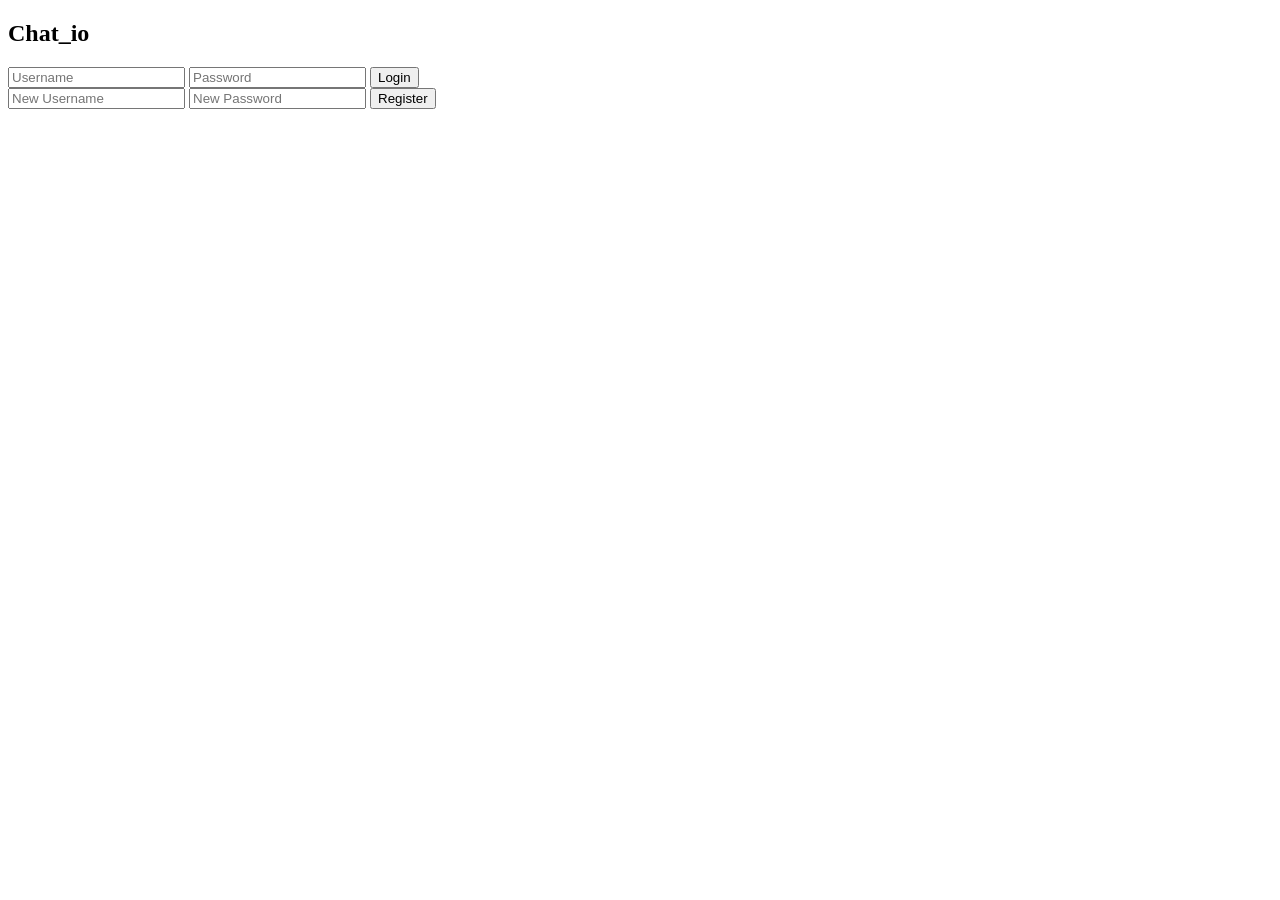
==== index.html @ 8ff72a4b "Rename Index.html to index.html" ====
<!DOCTYPE html>
<html>
<head>
    <title>Chat_io</title>
    <link rel="stylesheet" href="/static/style.css">
</head>
<body>

<div class="login-box">
    <h2>Chat_io</h2>

    <form method="POST">
        <input type="text" name="username" placeholder="Username" required>
        <input type="password" name="password" placeholder="Password" required>
        <button type="submit">Login</button>
    </form>

    <form action="/register" method="POST">
        <input type="text" name="username" placeholder="New Username" required>
        <input type="password" name="password" placeholder="New Password" required>
        <button type="submit">Register</button>
    </form>
</div>

</body>
</html>
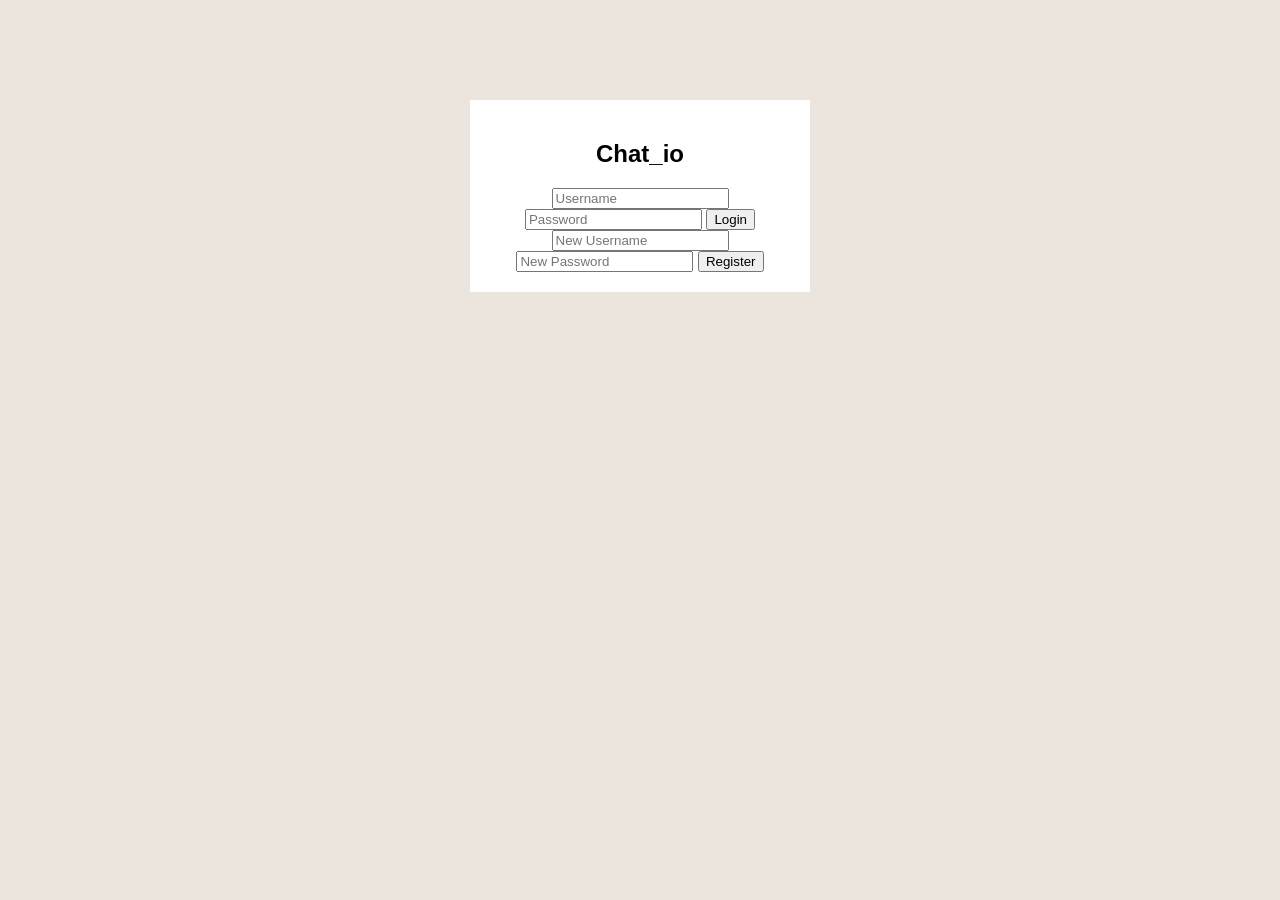
==== commit c620d4a1: "Update stylesheet link in index.html" ====
--- a/index.html
+++ b/index.html
@@ -2,7 +2,7 @@
 <html>
 <head>
     <title>Chat_io</title>
-    <link rel="stylesheet" href="/static/style.css">
+    <link rel="stylesheet" href="style.css">
 </head>
 <body>
 
--- a/style.css
+++ b/style.css
@@ -0,0 +1,56 @@
+body {
+    margin: 0;
+    font-family: Arial;
+    background: #ece5dd;
+}
+
+/* Login */
+.login-box {
+    width: 300px;
+    margin: 100px auto;
+    background: white;
+    padding: 20px;
+    text-align: center;
+}
+
+/* Chat UI */
+.chat-container {
+    display: flex;
+    flex-direction: column;
+    height: 100vh;
+}
+
+.header {
+    background: #075e54;
+    color: white;
+    padding: 15px;
+}
+
+#messages {
+    flex: 1;
+    padding: 10px;
+    overflow-y: auto;
+}
+
+.msg {
+    background: #dcf8c6;
+    padding: 8px;
+    margin: 5px;
+    border-radius: 5px;
+    width: fit-content;
+}
+
+.input-box {
+    display: flex;
+}
+
+.input-box input {
+    flex: 1;
+    padding: 10px;
+}
+
+.input-box button {
+    background: #25d366;
+    border: none;
+    padding: 10px;
+}
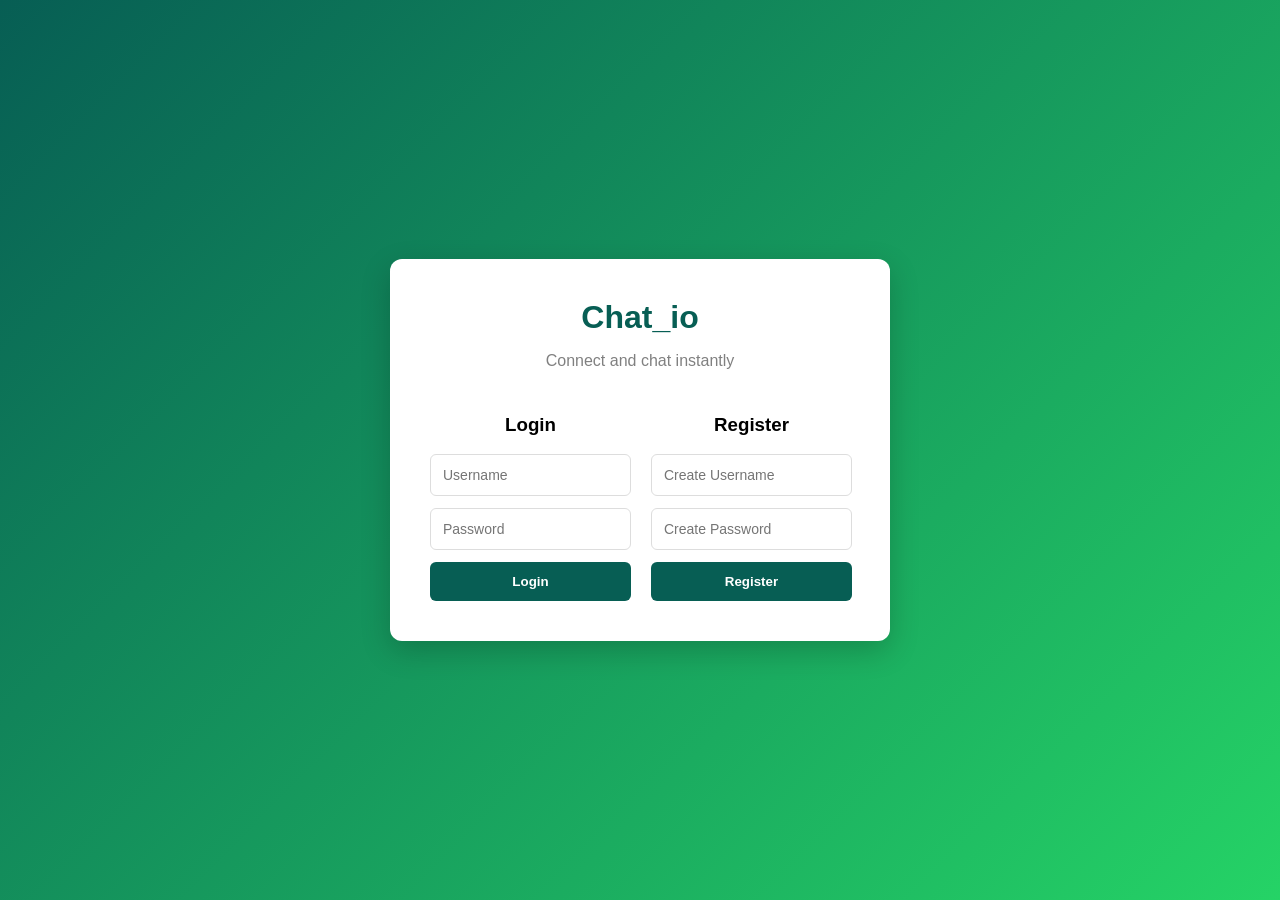
==== commit ba8d7582: "Refactor HTML structure and styles for improved layout and design" ====
--- a/index.html
+++ b/index.html
@@ -6,21 +6,41 @@
 </head>
 <body>
 
-<div class="login-box">
-    <h2>Chat_io</h2>
+<div class="container">
 
-    <form method="POST">
-        <input type="text" name="username" placeholder="Username" required>
-        <input type="password" name="password" placeholder="Password" required>
-        <button type="submit">Login</button>
-    </form>
+    <div class="card">
 
-    <form action="/register" method="POST">
-        <input type="text" name="username" placeholder="New Username" required>
-        <input type="password" name="password" placeholder="New Password" required>
-        <button type="submit">Register</button>
-    </form>
+        <h1>Chat_io</h1>
+        <p class="subtitle">Connect and chat instantly</p>
+
+        <div class="forms">
+
+            <!-- Login -->
+            <form method="POST" class="form">
+                <h3>Login</h3>
+
+                <input type="text" name="username" placeholder="Username" required>
+                <input type="password" name="password" placeholder="Password" required>
+
+                <button type="submit">Login</button>
+            </form>
+
+
+            <!-- Register -->
+            <form action="/register" method="POST" class="form">
+                <h3>Register</h3>
+
+                <input type="text" name="username" placeholder="Create Username" required>
+                <input type="password" name="password" placeholder="Create Password" required>
+
+                <button type="submit" class="register-btn">Register</button>
+            </form>
+
+        </div>
+
+    </div>
+
 </div>
 
 </body>
-</html>
+</html>
--- a/style.css
+++ b/style.css
@@ -1,56 +1,84 @@
-body {
-    margin: 0;
-    font-family: Arial;
-    background: #ece5dd;
+body{
+    margin:0;
+    font-family:Segoe UI, sans-serif;
+    height:100vh;
+    background: linear-gradient(135deg,#075e54,#25d366);
+    display:flex;
+    justify-content:center;
+    align-items:center;
 }
 
-/* Login */
-.login-box {
-    width: 300px;
-    margin: 100px auto;
-    background: white;
-    padding: 20px;
-    text-align: center;
+/* Main container */
+.container{
+    width:100%;
+    display:flex;
+    justify-content:center;
 }
 
-/* Chat UI */
-.chat-container {
-    display: flex;
-    flex-direction: column;
-    height: 100vh;
+/* Card */
+.card{
+    background:white;
+    padding:40px;
+    width:420px;
+    border-radius:12px;
+    box-shadow:0 10px 30px rgba(0,0,0,0.2);
+    text-align:center;
 }
 
-.header {
-    background: #075e54;
-    color: white;
-    padding: 15px;
+/* Title */
+.card h1{
+    margin:0;
+    color:#075e54;
 }
 
-#messages {
-    flex: 1;
-    padding: 10px;
-    overflow-y: auto;
+.subtitle{
+    color:gray;
+    margin-bottom:25px;
 }
 
-.msg {
-    background: #dcf8c6;
-    padding: 8px;
-    margin: 5px;
-    border-radius: 5px;
-    width: fit-content;
+/* Forms container */
+.forms{
+    display:flex;
+    gap:20px;
 }
 
-.input-box {
-    display: flex;
+/* Each form */
+.form{
+    flex:1;
+    display:flex;
+    flex-direction:column;
 }
 
-.input-box input {
-    flex: 1;
-    padding: 10px;
+/* Inputs */
+.form input{
+    padding:12px;
+    margin-bottom:12px;
+    border-radius:6px;
+    border:1px solid #ddd;
+    font-size:14px;
 }
 
-.input-box button {
-    background: #25d366;
-    border: none;
-    padding: 10px;
+/* Buttons */
+.form button{
+    padding:12px;
+    border:none;
+    border-radius:6px;
+    background:#075e54;
+    color:white;
+    font-weight:bold;
+    cursor:pointer;
+    transition:0.3s;
 }
+
+.form button:hover{
+    background:#0a7c70;
+}
+
+/* Register button */
+.register-btn{
+    background:#25d366;
+}
+
+.register-btn:hover{
+    background:#1ebc57;
+}
